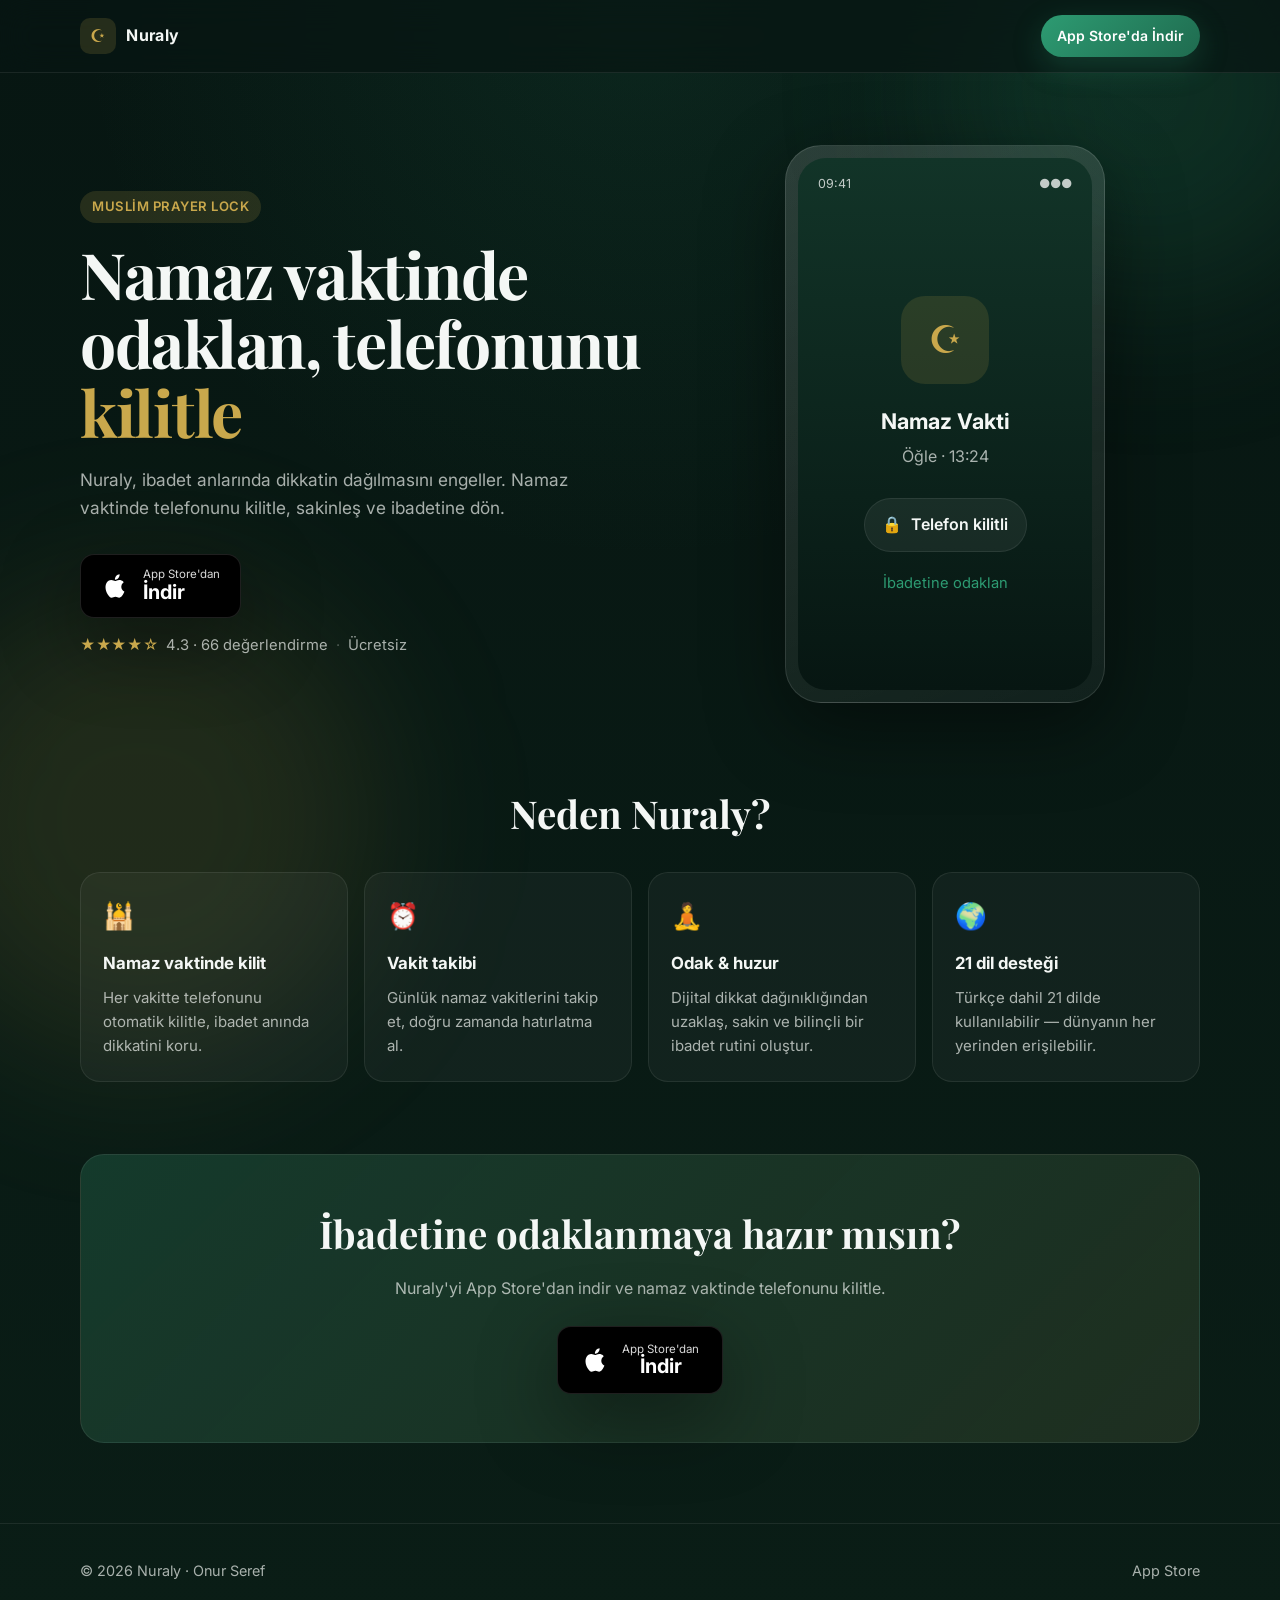
==== index.html @ 7eb102f6 "Add TikTok-safe download redirect page for App Store. TikTok blocks direct App Store URLs in bios; u" ====
<!DOCTYPE html>
<html lang="tr">
<head>
  <meta charset="UTF-8">
  <meta name="viewport" content="width=device-width, initial-scale=1.0">
  <title>Nuraly — Muslim Prayer Lock</title>
  <meta name="description" content="Nuraly ile namaz vaktinde telefonunu kilitle, odaklan ve ibadetine dön. Muslim Prayer Lock uygulamasını App Store'dan indir.">
  <meta name="theme-color" content="#0c3b2e">
  <meta property="og:title" content="Nuraly — Muslim Prayer Lock">
  <meta property="og:description" content="Namaz vaktinde telefonunu kilitle, odaklan ve ibadetine dön.">
  <meta property="og:type" content="website">
  <meta name="apple-itunes-app" content="app-id=6761827025">
  <link rel="icon" href="data:image/svg+xml,<svg xmlns='http://www.w3.org/2000/svg' viewBox='0 0 100 100'><text y='.9em' font-size='90'>🕌</text></svg>">
  <link rel="preconnect" href="https://fonts.googleapis.com">
  <link rel="preconnect" href="https://fonts.gstatic.com" crossorigin>
  <link href="https://fonts.googleapis.com/css2?family=Inter:wght@400;500;600;700&family=Playfair+Display:wght@600;700&display=swap" rel="stylesheet">
  <link rel="stylesheet" href="style.css">
</head>
<body>
  <div id="in-app-overlay" class="in-app-overlay" hidden>
    <div class="in-app-overlay__card">
      <p class="in-app-overlay__eyebrow">TikTok tarayıcısı algılandı</p>
      <h2 class="in-app-overlay__title">En iyi deneyim için Safari'de aç</h2>
      <p class="in-app-overlay__text">
        TikTok içindeki tarayıcı App Store yönlendirmelerini engelleyebilir.
        Sayfayı Safari veya Chrome'da açarak Nuraly'yi sorunsuz indirebilirsin.
      </p>

      <div class="in-app-overlay__actions">
        <button id="open-external-browser" class="btn btn--overlay" type="button">
          Safari'de Aç
        </button>
        <button id="open-app-store-direct" class="btn btn--overlay-secondary" type="button">
          Doğrudan App Store'a Git
        </button>
      </div>

      <ol class="in-app-overlay__steps">
        <li>Sağ üstteki <strong>⋯</strong> menüsüne dokun</li>
        <li><strong>Tarayıcıda Aç</strong> veya <strong>Safari'de Aç</strong>'ı seç</li>
      </ol>

      <div class="in-app-overlay__footer">
        <button id="copy-page-link" class="in-app-overlay__link-btn" type="button">
          Linki kopyala
        </button>
        <button id="continue-in-app" class="in-app-overlay__link-btn" type="button">
          Yine de devam et
        </button>
      </div>
    </div>
  </div>

  <div class="bg-glow bg-glow--top"></div>
  <div class="bg-glow bg-glow--bottom"></div>

  <header class="header">
    <div class="container header__inner">
      <a class="logo" href="#">
        <span class="logo__icon" aria-hidden="true">☪</span>
        <span class="logo__text">Nuraly</span>
      </a>
      <a class="btn btn--small" data-app-store-link href="https://apps.apple.com/tr/app/muslim-prayer-lock-nuraly/id6761827025" target="_blank" rel="noopener noreferrer">
        App Store'da İndir
      </a>
    </div>
  </header>

  <main>
    <section class="hero">
      <div class="container hero__grid">
        <div class="hero__content">
          <p class="eyebrow">Muslim Prayer Lock</p>
          <h1>Namaz vaktinde odaklan, telefonunu <em>kilitle</em></h1>
          <p class="hero__lead">
            Nuraly, ibadet anlarında dikkatin dağılmasını engeller. Namaz vaktinde telefonunu kilitle,
            sakinleş ve ibadetine dön.
          </p>
          <div class="hero__actions">
            <a class="app-store-badge" data-app-store-link href="https://apps.apple.com/tr/app/muslim-prayer-lock-nuraly/id6761827025" target="_blank" rel="noopener noreferrer" aria-label="App Store'dan indir">
              <svg class="app-store-badge__icon" viewBox="0 0 24 24" aria-hidden="true">
                <path fill="currentColor" d="M18.71 19.5c-.83 1.24-1.71 2.45-3.05 2.47-1.34.03-1.77-.79-3.29-.79-1.53 0-2 .77-3.27.82-1.31.05-2.3-1.32-3.14-2.53C4.25 17 2.94 12.45 4.7 9.39c.87-1.52 2.43-2.48 4.12-2.51 1.28-.02 2.5.87 3.29.87.78 0 2.26-1.07 3.8-.91.65.03 2.47.26 3.64 1.98-.09.06-2.17 1.28-2.15 3.81.03 3.02 2.65 4.03 2.68 4.04-.03.07-.42 1.44-1.38 2.83M13 3.5c.73-.83 1.94-1.46 2.94-1.5.13 1.17-.34 2.35-1.04 3.19-.69.85-1.83 1.51-2.95 1.42-.15-1.15.41-2.35 1.05-3.11z"/>
              </svg>
              <span class="app-store-badge__text">
                <span class="app-store-badge__label">App Store'dan</span>
                <span class="app-store-badge__title">İndir</span>
              </span>
            </a>
            <div class="hero__meta">
              <span class="rating" aria-label="4.3 yıldız, 66 değerlendirme">
                <span class="rating__stars" aria-hidden="true">★★★★☆</span>
                <span>4.3 · 66 değerlendirme</span>
              </span>
              <span class="divider">·</span>
              <span>Ücretsiz</span>
            </div>
          </div>
        </div>

        <div class="hero__visual" aria-hidden="true">
          <div class="phone">
            <div class="phone__screen">
              <div class="phone__status">
                <span>09:41</span>
                <span>●●●</span>
              </div>
              <div class="phone__app">
                <div class="phone__moon">☪</div>
                <p class="phone__title">Namaz Vakti</p>
                <p class="phone__time">Öğle · 13:24</p>
                <div class="phone__lock">
                  <span class="phone__lock-icon">🔒</span>
                  <span>Telefon kilitli</span>
                </div>
                <p class="phone__hint">İbadetine odaklan</p>
              </div>
            </div>
          </div>
        </div>
      </div>
    </section>

    <section class="features">
      <div class="container">
        <h2 class="section-title">Neden Nuraly?</h2>
        <div class="features__grid">
          <article class="feature-card">
            <div class="feature-card__icon">🕌</div>
            <h3>Namaz vaktinde kilit</h3>
            <p>Her vakitte telefonunu otomatik kilitle, ibadet anında dikkatini koru.</p>
          </article>
          <article class="feature-card">
            <div class="feature-card__icon">⏰</div>
            <h3>Vakit takibi</h3>
            <p>Günlük namaz vakitlerini takip et, doğru zamanda hatırlatma al.</p>
          </article>
          <article class="feature-card">
            <div class="feature-card__icon">🧘</div>
            <h3>Odak &amp; huzur</h3>
            <p>Dijital dikkat dağınıklığından uzaklaş, sakin ve bilinçli bir ibadet rutini oluştur.</p>
          </article>
          <article class="feature-card">
            <div class="feature-card__icon">🌍</div>
            <h3>21 dil desteği</h3>
            <p>Türkçe dahil 21 dilde kullanılabilir — dünyanın her yerinden erişilebilir.</p>
          </article>
        </div>
      </div>
    </section>

    <section class="cta">
      <div class="container cta__inner">
        <h2>İbadetine odaklanmaya hazır mısın?</h2>
        <p>Nuraly'yi App Store'dan indir ve namaz vaktinde telefonunu kilitle.</p>
        <a class="app-store-badge app-store-badge--large" data-app-store-link href="https://apps.apple.com/tr/app/muslim-prayer-lock-nuraly/id6761827025" target="_blank" rel="noopener noreferrer" aria-label="App Store'dan indir">
          <svg class="app-store-badge__icon" viewBox="0 0 24 24" aria-hidden="true">
            <path fill="currentColor" d="M18.71 19.5c-.83 1.24-1.71 2.45-3.05 2.47-1.34.03-1.77-.79-3.29-.79-1.53 0-2 .77-3.27.82-1.31.05-2.3-1.32-3.14-2.53C4.25 17 2.94 12.45 4.7 9.39c.87-1.52 2.43-2.48 4.12-2.51 1.28-.02 2.5.87 3.29.87.78 0 2.26-1.07 3.8-.91.65.03 2.47.26 3.64 1.98-.09.06-2.17 1.28-2.15 3.81.03 3.02 2.65 4.03 2.68 4.04-.03.07-.42 1.44-1.38 2.83M13 3.5c.73-.83 1.94-1.46 2.94-1.5.13 1.17-.34 2.35-1.04 3.19-.69.85-1.83 1.51-2.95 1.42-.15-1.15.41-2.35 1.05-3.11z"/>
          </svg>
          <span class="app-store-badge__text">
            <span class="app-store-badge__label">App Store'dan</span>
            <span class="app-store-badge__title">İndir</span>
          </span>
        </a>
      </div>
    </section>
  </main>

  <footer class="footer">
    <div class="container footer__inner">
      <p>© 2026 Nuraly · Onur Seref</p>
      <a data-app-store-link href="https://apps.apple.com/tr/app/muslim-prayer-lock-nuraly/id6761827025" target="_blank" rel="noopener noreferrer">App Store</a>
    </div>
  </footer>
  <script src="in-app-browser.js"></script>
</body>
</html>
---- style.css ----
*,
*::before,
*::after {
  box-sizing: border-box;
}

:root {
  --bg: #071612;
  --bg-elevated: #0f241c;
  --surface: rgba(255, 255, 255, 0.04);
  --surface-hover: rgba(255, 255, 255, 0.08);
  --border: rgba(255, 255, 255, 0.08);
  --text: #f4f7f5;
  --text-muted: rgba(244, 247, 245, 0.68);
  --accent: #c9a84c;
  --accent-soft: rgba(201, 168, 76, 0.16);
  --green: #1f6b4f;
  --green-light: #2d9b72;
  --shadow: 0 24px 80px rgba(0, 0, 0, 0.45);
  --radius: 20px;
  --radius-sm: 12px;
  --font-sans: "Inter", system-ui, -apple-system, sans-serif;
  --font-display: "Playfair Display", Georgia, serif;
}

html {
  scroll-behavior: smooth;
}

body {
  margin: 0;
  min-height: 100vh;
  font-family: var(--font-sans);
  color: var(--text);
  background:
    radial-gradient(circle at top, rgba(45, 155, 114, 0.12), transparent 32%),
    linear-gradient(180deg, #071612 0%, #0a1d16 100%);
  line-height: 1.6;
  overflow-x: hidden;
}

a {
  color: inherit;
  text-decoration: none;
}

.container {
  width: min(1120px, calc(100% - 2rem));
  margin-inline: auto;
}

.bg-glow {
  position: fixed;
  border-radius: 50%;
  filter: blur(80px);
  pointer-events: none;
  z-index: -1;
}

.bg-glow--top {
  top: -120px;
  right: -80px;
  width: 420px;
  height: 420px;
  background: rgba(45, 155, 114, 0.18);
}

.bg-glow--bottom {
  bottom: -160px;
  left: -100px;
  width: 480px;
  height: 480px;
  background: rgba(201, 168, 76, 0.12);
}

.header {
  position: sticky;
  top: 0;
  z-index: 10;
  backdrop-filter: blur(16px);
  background: rgba(7, 22, 18, 0.72);
  border-bottom: 1px solid var(--border);
}

.header__inner {
  display: flex;
  align-items: center;
  justify-content: space-between;
  min-height: 72px;
}

.logo {
  display: inline-flex;
  align-items: center;
  gap: 0.65rem;
  font-weight: 700;
  letter-spacing: 0.02em;
}

.logo__icon {
  display: grid;
  place-items: center;
  width: 36px;
  height: 36px;
  border-radius: 10px;
  background: var(--accent-soft);
  color: var(--accent);
  font-size: 1.1rem;
}

.btn {
  display: inline-flex;
  align-items: center;
  justify-content: center;
  padding: 0.75rem 1.1rem;
  border-radius: 999px;
  background: linear-gradient(135deg, var(--green-light), var(--green));
  color: white;
  font-weight: 600;
  font-size: 0.95rem;
  transition: transform 0.2s ease, box-shadow 0.2s ease;
  box-shadow: 0 10px 30px rgba(45, 155, 114, 0.25);
}

.btn:hover,
.app-store-badge:hover {
  transform: translateY(-2px);
}

.btn--small {
  padding: 0.6rem 1rem;
  font-size: 0.875rem;
}

.hero {
  padding: 4.5rem 0 3rem;
}

.hero__grid {
  display: grid;
  grid-template-columns: 1.05fr 0.95fr;
  gap: 3rem;
  align-items: center;
}

.eyebrow {
  display: inline-block;
  margin: 0 0 1rem;
  padding: 0.35rem 0.75rem;
  border-radius: 999px;
  background: var(--accent-soft);
  color: var(--accent);
  font-size: 0.82rem;
  font-weight: 600;
  letter-spacing: 0.04em;
  text-transform: uppercase;
}

.hero h1 {
  margin: 0 0 1.25rem;
  font-family: var(--font-display);
  font-size: clamp(2.4rem, 5vw, 4rem);
  line-height: 1.08;
  letter-spacing: -0.02em;
}

.hero h1 em {
  font-style: normal;
  color: var(--accent);
}

.hero__lead {
  margin: 0;
  max-width: 34rem;
  color: var(--text-muted);
  font-size: 1.08rem;
}

.hero__actions {
  display: flex;
  flex-direction: column;
  gap: 1rem;
  margin-top: 2rem;
}

.app-store-badge {
  display: inline-flex;
  align-items: center;
  gap: 0.85rem;
  width: fit-content;
  padding: 0.85rem 1.25rem;
  border-radius: 14px;
  background: #000;
  color: #fff;
  border: 1px solid rgba(255, 255, 255, 0.12);
  transition: transform 0.2s ease, box-shadow 0.2s ease;
  box-shadow: var(--shadow);
}

.app-store-badge--large {
  padding: 1rem 1.4rem;
}

.app-store-badge__icon {
  width: 28px;
  height: 28px;
  flex-shrink: 0;
}

.app-store-badge__text {
  display: flex;
  flex-direction: column;
  line-height: 1.1;
}

.app-store-badge__label {
  font-size: 0.72rem;
  opacity: 0.85;
}

.app-store-badge__title {
  font-size: 1.25rem;
  font-weight: 700;
}

.hero__meta {
  display: flex;
  flex-wrap: wrap;
  align-items: center;
  gap: 0.5rem;
  color: var(--text-muted);
  font-size: 0.92rem;
}

.rating {
  display: inline-flex;
  align-items: center;
  gap: 0.45rem;
}

.rating__stars {
  color: var(--accent);
  letter-spacing: 0.05em;
}

.divider {
  opacity: 0.4;
}

.hero__visual {
  display: flex;
  justify-content: center;
}

.phone {
  width: min(100%, 320px);
  padding: 12px;
  border-radius: 36px;
  background: linear-gradient(160deg, rgba(255, 255, 255, 0.14), rgba(255, 255, 255, 0.04));
  border: 1px solid rgba(255, 255, 255, 0.12);
  box-shadow: var(--shadow);
}

.phone__screen {
  overflow: hidden;
  border-radius: 28px;
  background: linear-gradient(180deg, #123428 0%, #071612 100%);
  min-height: 520px;
}

.phone__status {
  display: flex;
  justify-content: space-between;
  padding: 1rem 1.25rem 0.5rem;
  font-size: 0.78rem;
  color: rgba(255, 255, 255, 0.75);
}

.phone__app {
  display: flex;
  flex-direction: column;
  align-items: center;
  justify-content: center;
  min-height: calc(520px - 2rem);
  padding: 2rem 1.5rem;
  text-align: center;
}

.phone__moon {
  display: grid;
  place-items: center;
  width: 88px;
  height: 88px;
  margin-bottom: 1.25rem;
  border-radius: 24px;
  background: rgba(201, 168, 76, 0.14);
  color: var(--accent);
  font-size: 2.4rem;
}

.phone__title {
  margin: 0;
  font-size: 1.35rem;
  font-weight: 700;
}

.phone__time {
  margin: 0.35rem 0 1.75rem;
  color: var(--text-muted);
}

.phone__lock {
  display: inline-flex;
  align-items: center;
  gap: 0.55rem;
  padding: 0.85rem 1.1rem;
  border-radius: 999px;
  background: rgba(255, 255, 255, 0.06);
  border: 1px solid var(--border);
  font-weight: 600;
}

.phone__lock-icon {
  font-size: 1rem;
}

.phone__hint {
  margin: 1.25rem 0 0;
  color: var(--green-light);
  font-size: 0.92rem;
}

.features {
  padding: 2rem 0 4.5rem;
}

.section-title {
  margin: 0 0 1.75rem;
  font-family: var(--font-display);
  font-size: clamp(1.8rem, 3vw, 2.4rem);
  text-align: center;
}

.features__grid {
  display: grid;
  grid-template-columns: repeat(4, 1fr);
  gap: 1rem;
}

.feature-card {
  padding: 1.4rem;
  border-radius: var(--radius);
  background: var(--surface);
  border: 1px solid var(--border);
  transition: background 0.2s ease, transform 0.2s ease;
}

.feature-card:hover {
  background: var(--surface-hover);
  transform: translateY(-3px);
}

.feature-card__icon {
  font-size: 1.6rem;
  margin-bottom: 0.85rem;
}

.feature-card h3 {
  margin: 0 0 0.55rem;
  font-size: 1.05rem;
}

.feature-card p {
  margin: 0;
  color: var(--text-muted);
  font-size: 0.94rem;
}

.cta {
  padding: 0 0 5rem;
}

.cta__inner {
  padding: 3rem 2rem;
  border-radius: calc(var(--radius) + 4px);
  text-align: center;
  background:
    linear-gradient(135deg, rgba(45, 155, 114, 0.18), rgba(201, 168, 76, 0.08)),
    var(--bg-elevated);
  border: 1px solid var(--border);
}

.cta__inner h2 {
  margin: 0 0 0.75rem;
  font-family: var(--font-display);
  font-size: clamp(1.8rem, 3vw, 2.5rem);
}

.cta__inner p {
  margin: 0 0 1.5rem;
  color: var(--text-muted);
}

.footer {
  border-top: 1px solid var(--border);
  padding: 1.25rem 0 2rem;
}

.footer__inner {
  display: flex;
  align-items: center;
  justify-content: space-between;
  gap: 1rem;
  color: var(--text-muted);
  font-size: 0.9rem;
}

.footer a:hover {
  color: var(--accent);
}

.in-app-overlay {
  position: fixed;
  inset: 0;
  z-index: 100;
  display: grid;
  place-items: center;
  padding: 1rem;
  background: rgba(4, 12, 10, 0.88);
  backdrop-filter: blur(10px);
  opacity: 0;
  transition: opacity 0.25s ease;
}

.in-app-overlay.is-visible {
  opacity: 1;
}

.in-app-overlay__card {
  width: min(100%, 420px);
  padding: 1.5rem;
  border-radius: calc(var(--radius) + 2px);
  background:
    linear-gradient(160deg, rgba(45, 155, 114, 0.14), rgba(201, 168, 76, 0.08)),
    var(--bg-elevated);
  border: 1px solid var(--border);
  box-shadow: var(--shadow);
}

.in-app-overlay__eyebrow {
  margin: 0 0 0.5rem;
  color: var(--accent);
  font-size: 0.78rem;
  font-weight: 700;
  letter-spacing: 0.06em;
  text-transform: uppercase;
}

.in-app-overlay__title {
  margin: 0 0 0.75rem;
  font-family: var(--font-display);
  font-size: 1.55rem;
  line-height: 1.2;
}

.in-app-overlay__text {
  margin: 0 0 1.25rem;
  color: var(--text-muted);
  font-size: 0.94rem;
}

.in-app-overlay__actions {
  display: grid;
  gap: 0.65rem;
  margin-bottom: 1.1rem;
}

.btn--overlay {
  width: 100%;
  border: 0;
  cursor: pointer;
  font-family: inherit;
}

.btn--overlay-secondary {
  width: 100%;
  padding: 0.75rem 1.1rem;
  border-radius: 999px;
  border: 1px solid var(--border);
  background: rgba(255, 255, 255, 0.04);
  color: var(--text);
  font-family: inherit;
  font-size: 0.95rem;
  font-weight: 600;
  cursor: pointer;
  transition: background 0.2s ease, transform 0.2s ease;
}

.btn--overlay-secondary:hover {
  background: rgba(255, 255, 255, 0.08);
  transform: translateY(-1px);
}

.in-app-overlay__steps {
  margin: 0 0 1rem;
  padding-left: 1.2rem;
  color: var(--text-muted);
  font-size: 0.9rem;
}

.in-app-overlay__steps li + li {
  margin-top: 0.35rem;
}

.in-app-overlay__footer {
  display: flex;
  justify-content: space-between;
  gap: 0.75rem;
  padding-top: 0.35rem;
  border-top: 1px solid var(--border);
}

.in-app-overlay__link-btn {
  padding: 0;
  border: 0;
  background: none;
  color: var(--text-muted);
  font-family: inherit;
  font-size: 0.84rem;
  cursor: pointer;
}

.in-app-overlay__link-btn:hover {
  color: var(--accent);
}

body.in-app-active {
  overflow: hidden;
}

.download-page {
  min-height: 100vh;
  display: grid;
  place-items: center;
}

.download-page__main {
  width: min(100%, 420px);
  padding: 1rem;
}

.download-page__card {
  padding: 2rem 1.5rem;
  border-radius: calc(var(--radius) + 2px);
  text-align: center;
  background:
    linear-gradient(160deg, rgba(45, 155, 114, 0.14), rgba(201, 168, 76, 0.08)),
    var(--bg-elevated);
  border: 1px solid var(--border);
  box-shadow: var(--shadow);
}

.download-page__icon {
  display: grid;
  place-items: center;
  width: 72px;
  height: 72px;
  margin: 0 auto 1rem;
  border-radius: 18px;
  background: var(--accent-soft);
  color: var(--accent);
  font-size: 2rem;
}

.download-page__card h1 {
  margin: 0 0 0.5rem;
  font-family: var(--font-display);
  font-size: 2rem;
}

.download-page__card p {
  margin: 0 0 1.25rem;
  color: var(--text-muted);
}

.download-page__hint {
  margin-top: 1rem !important;
  font-size: 0.85rem !important;
}

@media (max-width: 960px) {
  .hero__grid {
    grid-template-columns: 1fr;
  }

  .hero__visual {
    order: -1;
  }

  .features__grid {
    grid-template-columns: repeat(2, 1fr);
  }
}

@media (max-width: 640px) {
  .hero {
    padding-top: 2.5rem;
  }

  .header__inner {
    min-height: 64px;
  }

  .btn--small {
    padding: 0.55rem 0.85rem;
    font-size: 0.8rem;
  }

  .features__grid {
    grid-template-columns: 1fr;
  }

  .footer__inner {
    flex-direction: column;
    text-align: center;
  }
}
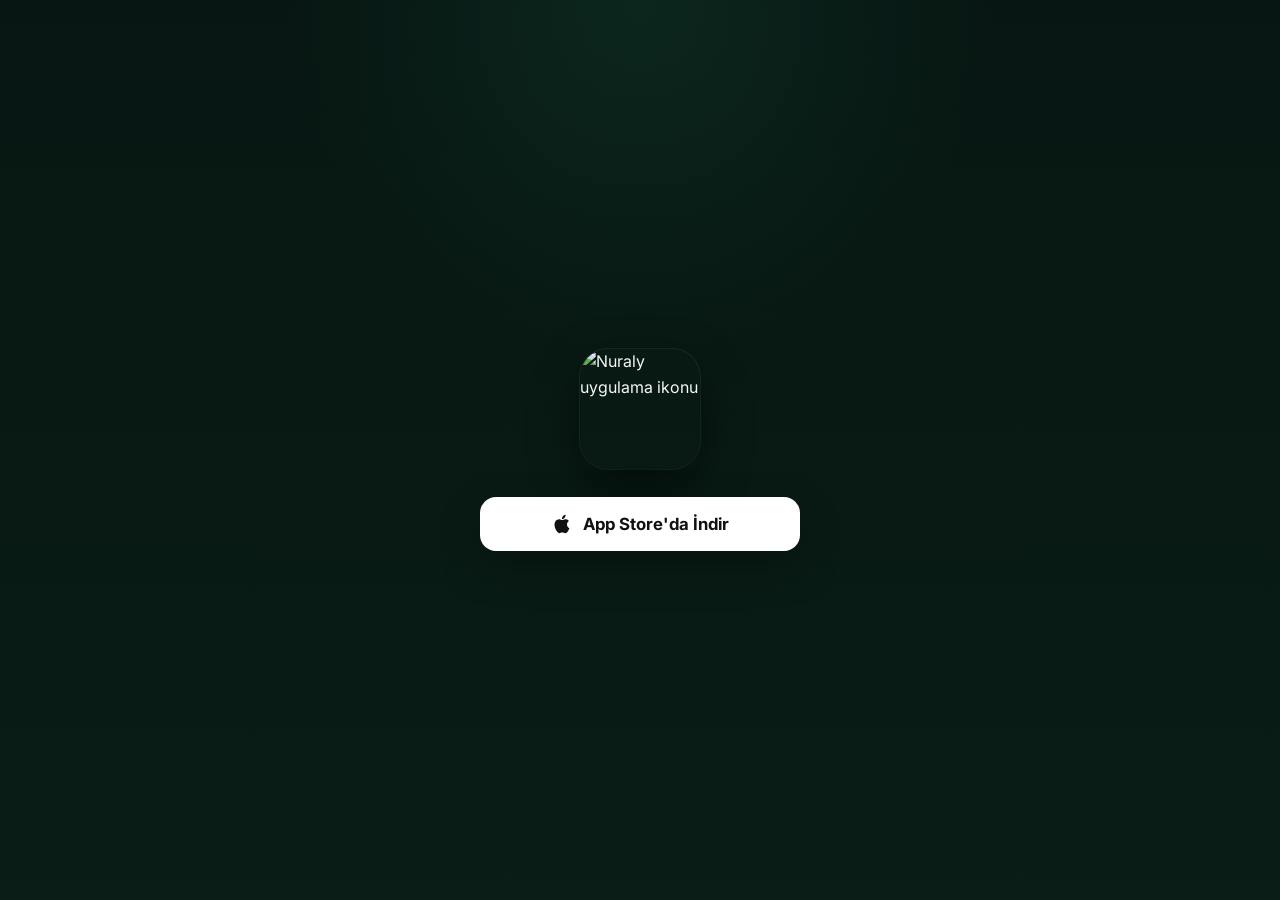
==== commit 26a36bf4: "Make root URL show the minimal download page. TikTok bio links often point to the site root, which s" ====
--- a/index.html
+++ b/index.html
@@ -3,174 +3,57 @@
 <head>
   <meta charset="UTF-8">
   <meta name="viewport" content="width=device-width, initial-scale=1.0">
-  <title>Nuraly — Muslim Prayer Lock</title>
-  <meta name="description" content="Nuraly ile namaz vaktinde telefonunu kilitle, odaklan ve ibadetine dön. Muslim Prayer Lock uygulamasını App Store'dan indir.">
+  <meta http-equiv="Cache-Control" content="no-cache, no-store, must-revalidate">
+  <meta http-equiv="Pragma" content="no-cache">
+  <meta http-equiv="Expires" content="0">
+  <title>Nuraly — App Store'da İndir</title>
+  <meta name="description" content="Nuraly — Muslim Prayer Lock uygulamasını App Store'dan indir.">
+  <meta name="apple-itunes-app" content="app-id=6761827025">
   <meta name="theme-color" content="#0c3b2e">
-  <meta property="og:title" content="Nuraly — Muslim Prayer Lock">
-  <meta property="og:description" content="Namaz vaktinde telefonunu kilitle, odaklan ve ibadetine dön.">
-  <meta property="og:type" content="website">
-  <meta name="apple-itunes-app" content="app-id=6761827025">
-  <link rel="icon" href="data:image/svg+xml,<svg xmlns='http://www.w3.org/2000/svg' viewBox='0 0 100 100'><text y='.9em' font-size='90'>🕌</text></svg>">
+  <link rel="icon" href="https://is1-ssl.mzstatic.com/image/thumb/Purple211/v4/ac/cb/30/accb309d-3d66-c337-63a1-251f541f9f9d/AppIcon-0-0-1x_U007emarketing-0-6-0-85-220.png/512x512bb.jpg">
   <link rel="preconnect" href="https://fonts.googleapis.com">
   <link rel="preconnect" href="https://fonts.gstatic.com" crossorigin>
-  <link href="https://fonts.googleapis.com/css2?family=Inter:wght@400;500;600;700&family=Playfair+Display:wght@600;700&display=swap" rel="stylesheet">
-  <link rel="stylesheet" href="style.css">
+  <link href="https://fonts.googleapis.com/css2?family=Inter:wght@500;600;700&display=swap" rel="stylesheet">
+  <link rel="stylesheet" href="style.css?v=3">
 </head>
-<body>
-  <div id="in-app-overlay" class="in-app-overlay" hidden>
-    <div class="in-app-overlay__card">
-      <p class="in-app-overlay__eyebrow">TikTok tarayıcısı algılandı</p>
-      <h2 class="in-app-overlay__title">En iyi deneyim için Safari'de aç</h2>
-      <p class="in-app-overlay__text">
-        TikTok içindeki tarayıcı App Store yönlendirmelerini engelleyebilir.
-        Sayfayı Safari veya Chrome'da açarak Nuraly'yi sorunsuz indirebilirsin.
+<body class="download-page">
+  <main class="download-page__main">
+    <img
+      class="download-page__app-icon"
+      src="https://is1-ssl.mzstatic.com/image/thumb/Purple211/v4/ac/cb/30/accb309d-3d66-c337-63a1-251f541f9f9d/AppIcon-0-0-1x_U007emarketing-0-6-0-85-220.png/512x512bb.jpg"
+      alt="Nuraly uygulama ikonu"
+      width="120"
+      height="120"
+    >
+    <button id="download-button" class="download-page__button" type="button">
+      <svg class="download-page__apple" viewBox="0 0 24 24" aria-hidden="true">
+        <path fill="currentColor" d="M18.71 19.5c-.83 1.24-1.71 2.45-3.05 2.47-1.34.03-1.77-.79-3.29-.79-1.53 0-2 .77-3.27.82-1.31.05-2.3-1.32-3.14-2.53C4.25 17 2.94 12.45 4.7 9.39c.87-1.52 2.43-2.48 4.12-2.51 1.28-.02 2.5.87 3.29.87.78 0 2.26-1.07 3.8-.91.65.03 2.47.26 3.64 1.98-.09.06-2.17 1.28-2.15 3.81.03 3.02 2.65 4.03 2.68 4.04-.03.07-.42 1.44-1.38 2.83M13 3.5c.73-.83 1.94-1.46 2.94-1.5.13 1.17-.34 2.35-1.04 3.19-.69.85-1.83 1.51-2.95 1.42-.15-1.15.41-2.35 1.05-3.11z"/>
+      </svg>
+      App Store'da İndir
+    </button>
+  </main>
+
+  <div id="browser-popup" class="browser-popup" hidden>
+    <div class="browser-popup__backdrop" data-close-popup></div>
+    <div class="browser-popup__sheet" role="dialog" aria-modal="true" aria-labelledby="browser-popup-title">
+      <div class="browser-popup__handle" aria-hidden="true"></div>
+      <h2 id="browser-popup-title" class="browser-popup__title">Tarayıcıda Aç</h2>
+      <p class="browser-popup__text">
+        Nuraly'yi indirmek için sayfayı Safari veya Chrome'da açman gerekiyor.
       </p>
-
-      <div class="in-app-overlay__actions">
-        <button id="open-external-browser" class="btn btn--overlay" type="button">
-          Safari'de Aç
-        </button>
-        <button id="open-app-store-direct" class="btn btn--overlay-secondary" type="button">
-          Doğrudan App Store'a Git
-        </button>
-      </div>
-
-      <ol class="in-app-overlay__steps">
+      <button id="open-in-browser" class="browser-popup__primary" type="button">
+        Tarayıcıda Aç
+      </button>
+      <ol class="browser-popup__steps">
         <li>Sağ üstteki <strong>⋯</strong> menüsüne dokun</li>
         <li><strong>Tarayıcıda Aç</strong> veya <strong>Safari'de Aç</strong>'ı seç</li>
       </ol>
-
-      <div class="in-app-overlay__footer">
-        <button id="copy-page-link" class="in-app-overlay__link-btn" type="button">
-          Linki kopyala
-        </button>
-        <button id="continue-in-app" class="in-app-overlay__link-btn" type="button">
-          Yine de devam et
-        </button>
-      </div>
+      <button id="copy-link" class="browser-popup__secondary" type="button">
+        Linki kopyala
+      </button>
     </div>
   </div>
 
-  <div class="bg-glow bg-glow--top"></div>
-  <div class="bg-glow bg-glow--bottom"></div>
-
-  <header class="header">
-    <div class="container header__inner">
-      <a class="logo" href="#">
-        <span class="logo__icon" aria-hidden="true">☪</span>
-        <span class="logo__text">Nuraly</span>
-      </a>
-      <a class="btn btn--small" data-app-store-link href="https://apps.apple.com/tr/app/muslim-prayer-lock-nuraly/id6761827025" target="_blank" rel="noopener noreferrer">
-        App Store'da İndir
-      </a>
-    </div>
-  </header>
-
-  <main>
-    <section class="hero">
-      <div class="container hero__grid">
-        <div class="hero__content">
-          <p class="eyebrow">Muslim Prayer Lock</p>
-          <h1>Namaz vaktinde odaklan, telefonunu <em>kilitle</em></h1>
-          <p class="hero__lead">
-            Nuraly, ibadet anlarında dikkatin dağılmasını engeller. Namaz vaktinde telefonunu kilitle,
-            sakinleş ve ibadetine dön.
-          </p>
-          <div class="hero__actions">
-            <a class="app-store-badge" data-app-store-link href="https://apps.apple.com/tr/app/muslim-prayer-lock-nuraly/id6761827025" target="_blank" rel="noopener noreferrer" aria-label="App Store'dan indir">
-              <svg class="app-store-badge__icon" viewBox="0 0 24 24" aria-hidden="true">
-                <path fill="currentColor" d="M18.71 19.5c-.83 1.24-1.71 2.45-3.05 2.47-1.34.03-1.77-.79-3.29-.79-1.53 0-2 .77-3.27.82-1.31.05-2.3-1.32-3.14-2.53C4.25 17 2.94 12.45 4.7 9.39c.87-1.52 2.43-2.48 4.12-2.51 1.28-.02 2.5.87 3.29.87.78 0 2.26-1.07 3.8-.91.65.03 2.47.26 3.64 1.98-.09.06-2.17 1.28-2.15 3.81.03 3.02 2.65 4.03 2.68 4.04-.03.07-.42 1.44-1.38 2.83M13 3.5c.73-.83 1.94-1.46 2.94-1.5.13 1.17-.34 2.35-1.04 3.19-.69.85-1.83 1.51-2.95 1.42-.15-1.15.41-2.35 1.05-3.11z"/>
-              </svg>
-              <span class="app-store-badge__text">
-                <span class="app-store-badge__label">App Store'dan</span>
-                <span class="app-store-badge__title">İndir</span>
-              </span>
-            </a>
-            <div class="hero__meta">
-              <span class="rating" aria-label="4.3 yıldız, 66 değerlendirme">
-                <span class="rating__stars" aria-hidden="true">★★★★☆</span>
-                <span>4.3 · 66 değerlendirme</span>
-              </span>
-              <span class="divider">·</span>
-              <span>Ücretsiz</span>
-            </div>
-          </div>
-        </div>
-
-        <div class="hero__visual" aria-hidden="true">
-          <div class="phone">
-            <div class="phone__screen">
-              <div class="phone__status">
-                <span>09:41</span>
-                <span>●●●</span>
-              </div>
-              <div class="phone__app">
-                <div class="phone__moon">☪</div>
-                <p class="phone__title">Namaz Vakti</p>
-                <p class="phone__time">Öğle · 13:24</p>
-                <div class="phone__lock">
-                  <span class="phone__lock-icon">🔒</span>
-                  <span>Telefon kilitli</span>
-                </div>
-                <p class="phone__hint">İbadetine odaklan</p>
-              </div>
-            </div>
-          </div>
-        </div>
-      </div>
-    </section>
-
-    <section class="features">
-      <div class="container">
-        <h2 class="section-title">Neden Nuraly?</h2>
-        <div class="features__grid">
-          <article class="feature-card">
-            <div class="feature-card__icon">🕌</div>
-            <h3>Namaz vaktinde kilit</h3>
-            <p>Her vakitte telefonunu otomatik kilitle, ibadet anında dikkatini koru.</p>
-          </article>
-          <article class="feature-card">
-            <div class="feature-card__icon">⏰</div>
-            <h3>Vakit takibi</h3>
-            <p>Günlük namaz vakitlerini takip et, doğru zamanda hatırlatma al.</p>
-          </article>
-          <article class="feature-card">
-            <div class="feature-card__icon">🧘</div>
-            <h3>Odak &amp; huzur</h3>
-            <p>Dijital dikkat dağınıklığından uzaklaş, sakin ve bilinçli bir ibadet rutini oluştur.</p>
-          </article>
-          <article class="feature-card">
-            <div class="feature-card__icon">🌍</div>
-            <h3>21 dil desteği</h3>
-            <p>Türkçe dahil 21 dilde kullanılabilir — dünyanın her yerinden erişilebilir.</p>
-          </article>
-        </div>
-      </div>
-    </section>
-
-    <section class="cta">
-      <div class="container cta__inner">
-        <h2>İbadetine odaklanmaya hazır mısın?</h2>
-        <p>Nuraly'yi App Store'dan indir ve namaz vaktinde telefonunu kilitle.</p>
-        <a class="app-store-badge app-store-badge--large" data-app-store-link href="https://apps.apple.com/tr/app/muslim-prayer-lock-nuraly/id6761827025" target="_blank" rel="noopener noreferrer" aria-label="App Store'dan indir">
-          <svg class="app-store-badge__icon" viewBox="0 0 24 24" aria-hidden="true">
-            <path fill="currentColor" d="M18.71 19.5c-.83 1.24-1.71 2.45-3.05 2.47-1.34.03-1.77-.79-3.29-.79-1.53 0-2 .77-3.27.82-1.31.05-2.3-1.32-3.14-2.53C4.25 17 2.94 12.45 4.7 9.39c.87-1.52 2.43-2.48 4.12-2.51 1.28-.02 2.5.87 3.29.87.78 0 2.26-1.07 3.8-.91.65.03 2.47.26 3.64 1.98-.09.06-2.17 1.28-2.15 3.81.03 3.02 2.65 4.03 2.68 4.04-.03.07-.42 1.44-1.38 2.83M13 3.5c.73-.83 1.94-1.46 2.94-1.5.13 1.17-.34 2.35-1.04 3.19-.69.85-1.83 1.51-2.95 1.42-.15-1.15.41-2.35 1.05-3.11z"/>
-          </svg>
-          <span class="app-store-badge__text">
-            <span class="app-store-badge__label">App Store'dan</span>
-            <span class="app-store-badge__title">İndir</span>
-          </span>
-        </a>
-      </div>
-    </section>
-  </main>
-
-  <footer class="footer">
-    <div class="container footer__inner">
-      <p>© 2026 Nuraly · Onur Seref</p>
-      <a data-app-store-link href="https://apps.apple.com/tr/app/muslim-prayer-lock-nuraly/id6761827025" target="_blank" rel="noopener noreferrer">App Store</a>
-    </div>
-  </footer>
-  <script src="in-app-browser.js"></script>
+  <script src="download.js?v=3"></script>
 </body>
 </html>
--- a/style.css
+++ b/style.css
@@ -542,50 +542,162 @@
   min-height: 100vh;
   display: grid;
   place-items: center;
+  padding: 1.5rem;
+  background:
+    radial-gradient(circle at top, rgba(45, 155, 114, 0.12), transparent 32%),
+    linear-gradient(180deg, #071612 0%, #0a1d16 100%);
 }
 
 .download-page__main {
-  width: min(100%, 420px);
-  padding: 1rem;
-}
-
-.download-page__card {
-  padding: 2rem 1.5rem;
-  border-radius: calc(var(--radius) + 2px);
+  display: flex;
+  flex-direction: column;
+  align-items: center;
+  gap: 1.75rem;
+  width: min(100%, 320px);
+}
+
+.download-page__app-icon {
+  width: 120px;
+  height: 120px;
+  border-radius: 28px;
+  box-shadow:
+    0 20px 50px rgba(0, 0, 0, 0.45),
+    0 0 0 1px rgba(255, 255, 255, 0.08);
+}
+
+.download-page__button {
+  display: inline-flex;
+  align-items: center;
+  justify-content: center;
+  gap: 0.65rem;
+  width: 100%;
+  padding: 1rem 1.25rem;
+  border: 0;
+  border-radius: 16px;
+  background: #fff;
+  color: #111;
+  font-family: var(--font-sans);
+  font-size: 1.05rem;
+  font-weight: 700;
+  cursor: pointer;
+  transition: transform 0.2s ease, box-shadow 0.2s ease;
+  box-shadow: 0 16px 40px rgba(0, 0, 0, 0.28);
+}
+
+.download-page__button:hover {
+  transform: translateY(-2px);
+}
+
+.download-page__button:active {
+  transform: translateY(0);
+}
+
+.download-page__apple {
+  width: 22px;
+  height: 22px;
+  flex-shrink: 0;
+}
+
+.browser-popup {
+  position: fixed;
+  inset: 0;
+  z-index: 200;
+  display: grid;
+  align-items: end;
+  opacity: 0;
+  pointer-events: none;
+  transition: opacity 0.25s ease;
+}
+
+.browser-popup.is-visible {
+  opacity: 1;
+  pointer-events: auto;
+}
+
+.browser-popup__backdrop {
+  position: absolute;
+  inset: 0;
+  background: rgba(0, 0, 0, 0.55);
+  backdrop-filter: blur(4px);
+}
+
+.browser-popup__sheet {
+  position: relative;
+  width: 100%;
+  padding: 1rem 1.25rem calc(1.5rem + env(safe-area-inset-bottom));
+  border-radius: 24px 24px 0 0;
+  background: #f8f8f8;
+  color: #111;
+  transform: translateY(100%);
+  transition: transform 0.28s ease;
+}
+
+.browser-popup.is-visible .browser-popup__sheet {
+  transform: translateY(0);
+}
+
+.browser-popup__handle {
+  width: 42px;
+  height: 5px;
+  margin: 0 auto 1rem;
+  border-radius: 999px;
+  background: rgba(0, 0, 0, 0.14);
+}
+
+.browser-popup__title {
+  margin: 0 0 0.5rem;
+  font-size: 1.35rem;
+  font-weight: 700;
   text-align: center;
-  background:
-    linear-gradient(160deg, rgba(45, 155, 114, 0.14), rgba(201, 168, 76, 0.08)),
-    var(--bg-elevated);
-  border: 1px solid var(--border);
-  box-shadow: var(--shadow);
-}
-
-.download-page__icon {
-  display: grid;
-  place-items: center;
-  width: 72px;
-  height: 72px;
-  margin: 0 auto 1rem;
-  border-radius: 18px;
-  background: var(--accent-soft);
-  color: var(--accent);
-  font-size: 2rem;
-}
-
-.download-page__card h1 {
-  margin: 0 0 0.5rem;
-  font-family: var(--font-display);
-  font-size: 2rem;
-}
-
-.download-page__card p {
-  margin: 0 0 1.25rem;
-  color: var(--text-muted);
-}
-
-.download-page__hint {
-  margin-top: 1rem !important;
-  font-size: 0.85rem !important;
+}
+
+.browser-popup__text {
+  margin: 0 0 1.1rem;
+  color: rgba(17, 17, 17, 0.72);
+  font-size: 0.95rem;
+  text-align: center;
+  line-height: 1.5;
+}
+
+.browser-popup__primary {
+  width: 100%;
+  padding: 0.95rem 1rem;
+  border: 0;
+  border-radius: 14px;
+  background: #007aff;
+  color: #fff;
+  font-family: var(--font-sans);
+  font-size: 1rem;
+  font-weight: 700;
+  cursor: pointer;
+}
+
+.browser-popup__steps {
+  margin: 1rem 0 0.85rem;
+  padding-left: 1.2rem;
+  color: rgba(17, 17, 17, 0.72);
+  font-size: 0.9rem;
+}
+
+.browser-popup__steps li + li {
+  margin-top: 0.35rem;
+}
+
+.browser-popup__secondary {
+  display: block;
+  width: 100%;
+  padding: 0.75rem;
+  border: 0;
+  background: none;
+  color: #007aff;
+  font-family: var(--font-sans);
+  font-size: 0.95rem;
+  font-weight: 600;
+  cursor: pointer;
+}
+
+body.popup-open {
+  overflow: hidden;
 }
 
 @media (max-width: 960px) {
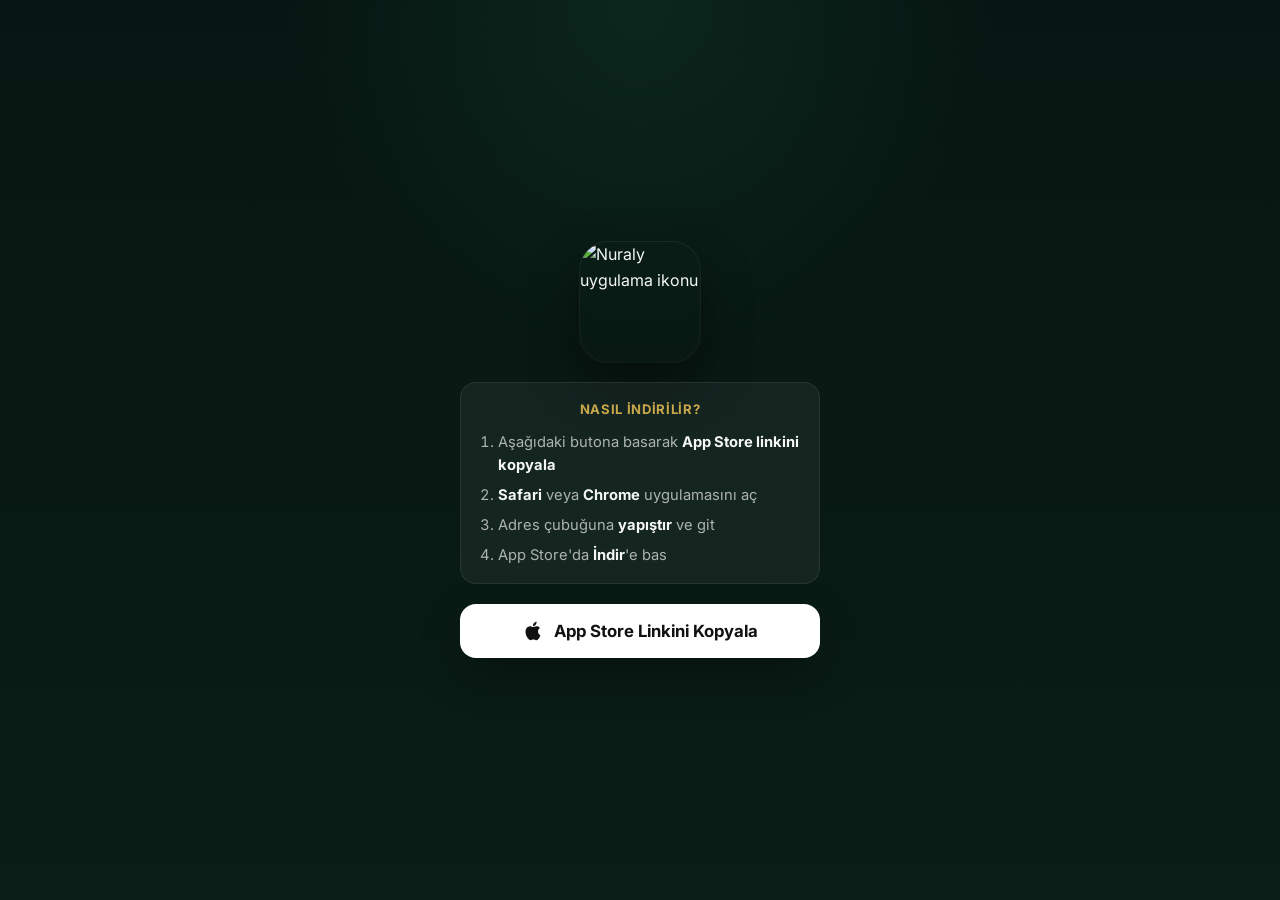
==== commit b7022b1d: "Replace download button with App Store link copy flow. Show Safari and Chrome instructions on the ma" ====
--- a/index.html
+++ b/index.html
@@ -6,15 +6,15 @@
   <meta http-equiv="Cache-Control" content="no-cache, no-store, must-revalidate">
   <meta http-equiv="Pragma" content="no-cache">
   <meta http-equiv="Expires" content="0">
-  <title>Nuraly — App Store'da İndir</title>
-  <meta name="description" content="Nuraly — Muslim Prayer Lock uygulamasını App Store'dan indir.">
+  <title>Nuraly — App Store Linki</title>
+  <meta name="description" content="Nuraly — Muslim Prayer Lock App Store linkini kopyala ve Safari veya Chrome'da aç.">
   <meta name="apple-itunes-app" content="app-id=6761827025">
   <meta name="theme-color" content="#0c3b2e">
   <link rel="icon" href="https://is1-ssl.mzstatic.com/image/thumb/Purple211/v4/ac/cb/30/accb309d-3d66-c337-63a1-251f541f9f9d/AppIcon-0-0-1x_U007emarketing-0-6-0-85-220.png/512x512bb.jpg">
   <link rel="preconnect" href="https://fonts.googleapis.com">
   <link rel="preconnect" href="https://fonts.gstatic.com" crossorigin>
   <link href="https://fonts.googleapis.com/css2?family=Inter:wght@500;600;700&display=swap" rel="stylesheet">
-  <link rel="stylesheet" href="style.css?v=3">
+  <link rel="stylesheet" href="style.css?v=7">
 </head>
 <body class="download-page">
   <main class="download-page__main">
@@ -25,35 +25,27 @@
       width="120"
       height="120"
     >
-    <button id="download-button" class="download-page__button" type="button">
+
+    <div class="download-page__guide">
+      <p class="download-page__guide-title">Nasıl indirilir?</p>
+      <ol class="download-page__steps">
+        <li>Aşağıdaki butona basarak <strong>App Store linkini kopyala</strong></li>
+        <li><strong>Safari</strong> veya <strong>Chrome</strong> uygulamasını aç</li>
+        <li>Adres çubuğuna <strong>yapıştır</strong> ve git</li>
+        <li>App Store'da <strong>İndir</strong>'e bas</li>
+      </ol>
+    </div>
+
+    <button id="copy-button" class="download-page__button" type="button">
       <svg class="download-page__apple" viewBox="0 0 24 24" aria-hidden="true">
         <path fill="currentColor" d="M18.71 19.5c-.83 1.24-1.71 2.45-3.05 2.47-1.34.03-1.77-.79-3.29-.79-1.53 0-2 .77-3.27.82-1.31.05-2.3-1.32-3.14-2.53C4.25 17 2.94 12.45 4.7 9.39c.87-1.52 2.43-2.48 4.12-2.51 1.28-.02 2.5.87 3.29.87.78 0 2.26-1.07 3.8-.91.65.03 2.47.26 3.64 1.98-.09.06-2.17 1.28-2.15 3.81.03 3.02 2.65 4.03 2.68 4.04-.03.07-.42 1.44-1.38 2.83M13 3.5c.73-.83 1.94-1.46 2.94-1.5.13 1.17-.34 2.35-1.04 3.19-.69.85-1.83 1.51-2.95 1.42-.15-1.15.41-2.35 1.05-3.11z"/>
       </svg>
-      App Store'da İndir
+      App Store Linkini Kopyala
     </button>
+
+    <p id="copy-status" class="download-page__status" hidden aria-live="polite">Kopyalandı ✓</p>
   </main>
 
-  <div id="browser-popup" class="browser-popup" hidden>
-    <div class="browser-popup__backdrop" data-close-popup></div>
-    <div class="browser-popup__sheet" role="dialog" aria-modal="true" aria-labelledby="browser-popup-title">
-      <div class="browser-popup__handle" aria-hidden="true"></div>
-      <h2 id="browser-popup-title" class="browser-popup__title">Tarayıcıda Aç</h2>
-      <p class="browser-popup__text">
-        Nuraly'yi indirmek için sayfayı Safari veya Chrome'da açman gerekiyor.
-      </p>
-      <button id="open-in-browser" class="browser-popup__primary" type="button">
-        Tarayıcıda Aç
-      </button>
-      <ol class="browser-popup__steps">
-        <li>Sağ üstteki <strong>⋯</strong> menüsüne dokun</li>
-        <li><strong>Tarayıcıda Aç</strong> veya <strong>Safari'de Aç</strong>'ı seç</li>
-      </ol>
-      <button id="copy-link" class="browser-popup__secondary" type="button">
-        Linki kopyala
-      </button>
-    </div>
-  </div>
-
-  <script src="download.js?v=3"></script>
+  <script src="download.js?v=7"></script>
 </body>
 </html>
--- a/style.css
+++ b/style.css
@@ -552,8 +552,55 @@
   display: flex;
   flex-direction: column;
   align-items: center;
-  gap: 1.75rem;
-  width: min(100%, 320px);
+  gap: 1.25rem;
+  width: min(100%, 360px);
+}
+
+.download-page__guide {
+  width: 100%;
+  padding: 1rem 1.1rem;
+  border-radius: 16px;
+  background: rgba(255, 255, 255, 0.05);
+  border: 1px solid rgba(255, 255, 255, 0.08);
+}
+
+.download-page__guide-title {
+  margin: 0 0 0.65rem;
+  color: var(--accent);
+  font-size: 0.82rem;
+  font-weight: 700;
+  letter-spacing: 0.05em;
+  text-transform: uppercase;
+  text-align: center;
+}
+
+.download-page__steps {
+  margin: 0;
+  padding-left: 1.2rem;
+  color: var(--text-muted);
+  font-size: 0.92rem;
+  line-height: 1.55;
+}
+
+.download-page__steps li + li {
+  margin-top: 0.45rem;
+}
+
+.download-page__steps strong {
+  color: var(--text);
+}
+
+.download-page__status {
+  margin: 0;
+  color: var(--green-light);
+  font-size: 0.92rem;
+  font-weight: 700;
+  text-align: center;
+}
+
+.download-page__button.is-copied {
+  background: #1f6b4f;
+  color: #fff;
 }
 
 .download-page__app-icon {
@@ -639,7 +686,7 @@
 .browser-popup__handle {
   width: 42px;
   height: 5px;
-  margin: 0 auto 1rem;
+  margin: 0 auto 0.75rem;
   border-radius: 999px;
   background: rgba(0, 0, 0, 0.14);
 }
@@ -652,11 +699,38 @@
 }
 
 .browser-popup__text {
-  margin: 0 0 1.1rem;
+  margin: 0 0 1rem;
   color: rgba(17, 17, 17, 0.72);
   font-size: 0.95rem;
   text-align: center;
   line-height: 1.5;
+}
+
+.browser-popup__steps {
+  margin: 0 0 1rem;
+  padding: 0.95rem 1rem 0.95rem 1.35rem;
+  border-radius: 14px;
+  background: rgba(0, 122, 255, 0.08);
+  border: 1px solid rgba(0, 122, 255, 0.12);
+  color: rgba(17, 17, 17, 0.88);
+  font-size: 0.92rem;
+  line-height: 1.5;
+}
+
+.browser-popup__steps li + li {
+  margin-top: 0.5rem;
+}
+
+.browser-popup__status {
+  margin: 0 0 0.75rem;
+  padding: 0.75rem 0.85rem;
+  border-radius: 12px;
+  background: rgba(31, 107, 79, 0.1);
+  color: #1f6b4f;
+  font-size: 0.88rem;
+  font-weight: 600;
+  text-align: center;
+  line-height: 1.4;
 }
 
 .browser-popup__primary {
@@ -672,30 +746,6 @@
   cursor: pointer;
 }
 
-.browser-popup__steps {
-  margin: 1rem 0 0.85rem;
-  padding-left: 1.2rem;
-  color: rgba(17, 17, 17, 0.72);
-  font-size: 0.9rem;
-}
-
-.browser-popup__steps li + li {
-  margin-top: 0.35rem;
-}
-
-.browser-popup__secondary {
-  display: block;
-  width: 100%;
-  padding: 0.75rem;
-  border: 0;
-  background: none;
-  color: #007aff;
-  font-family: var(--font-sans);
-  font-size: 0.95rem;
-  font-weight: 600;
-  cursor: pointer;
-}
-
 body.popup-open {
   overflow: hidden;
 }
